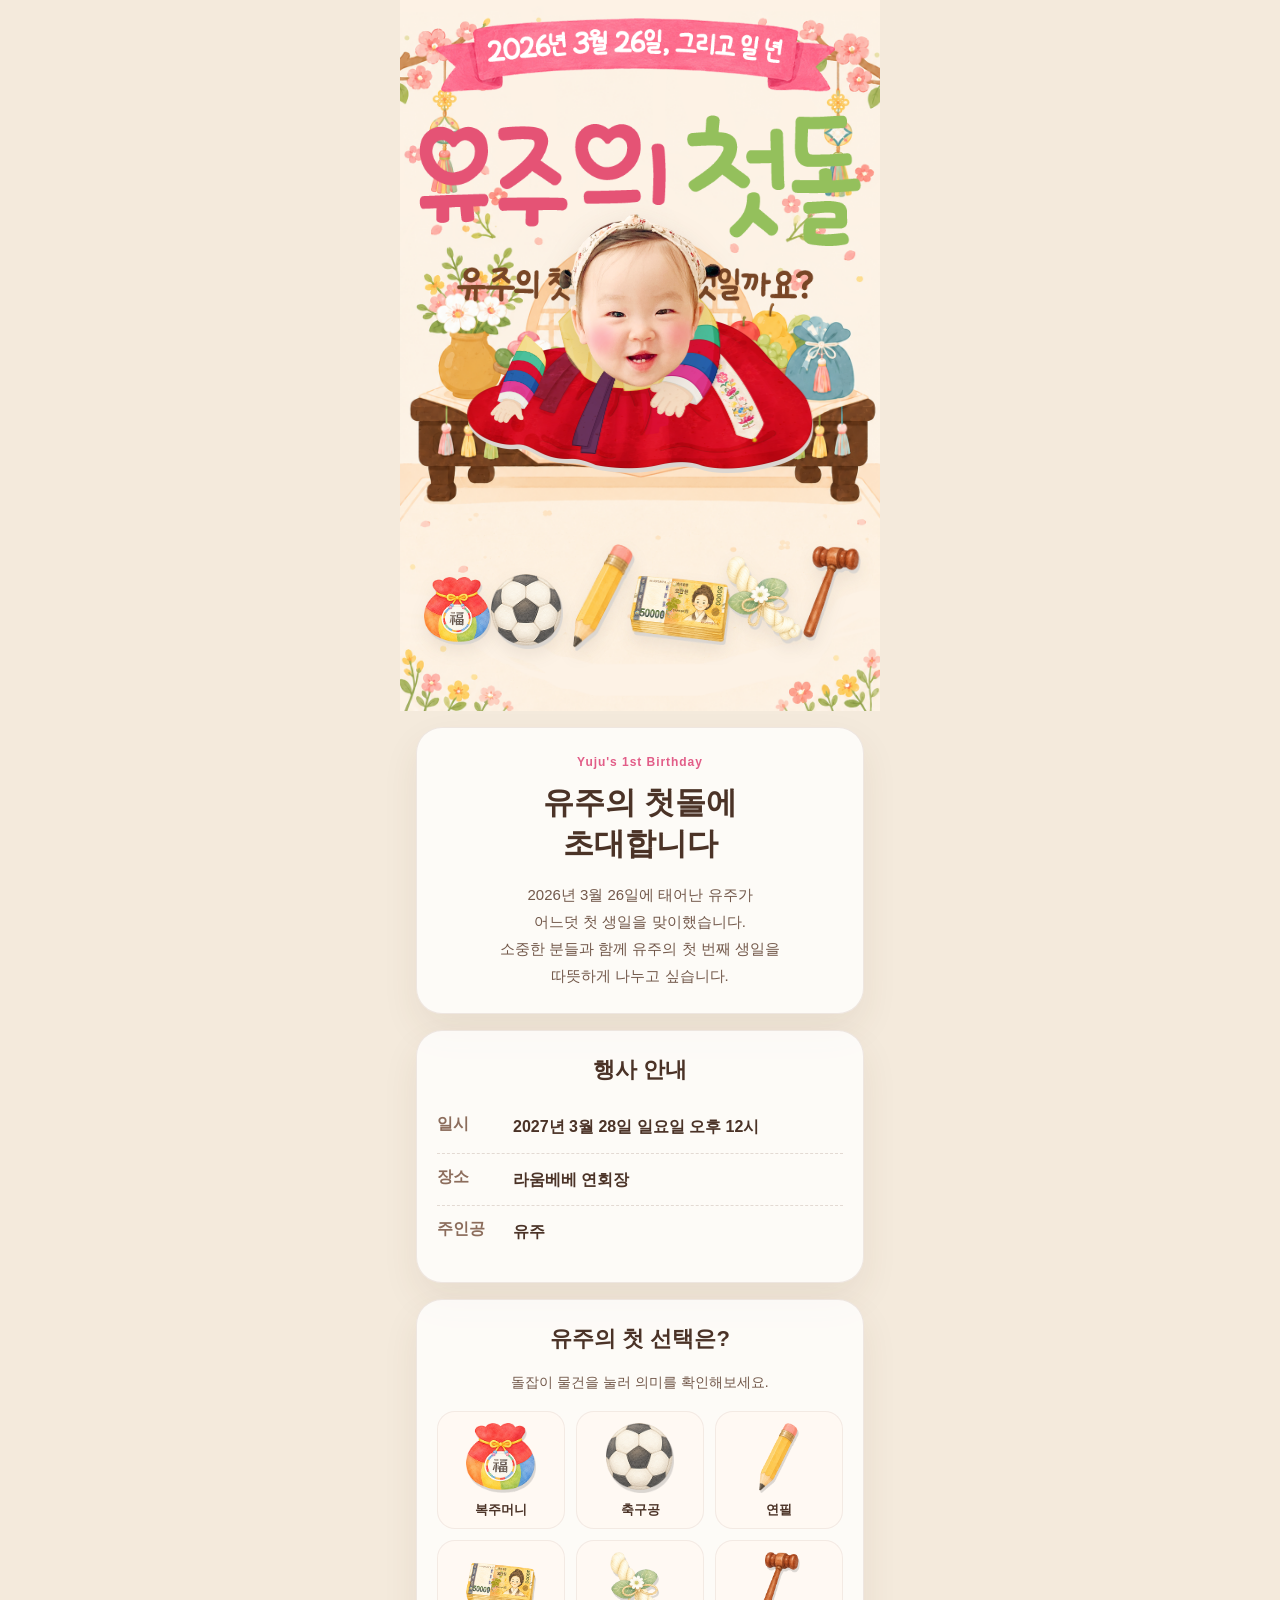
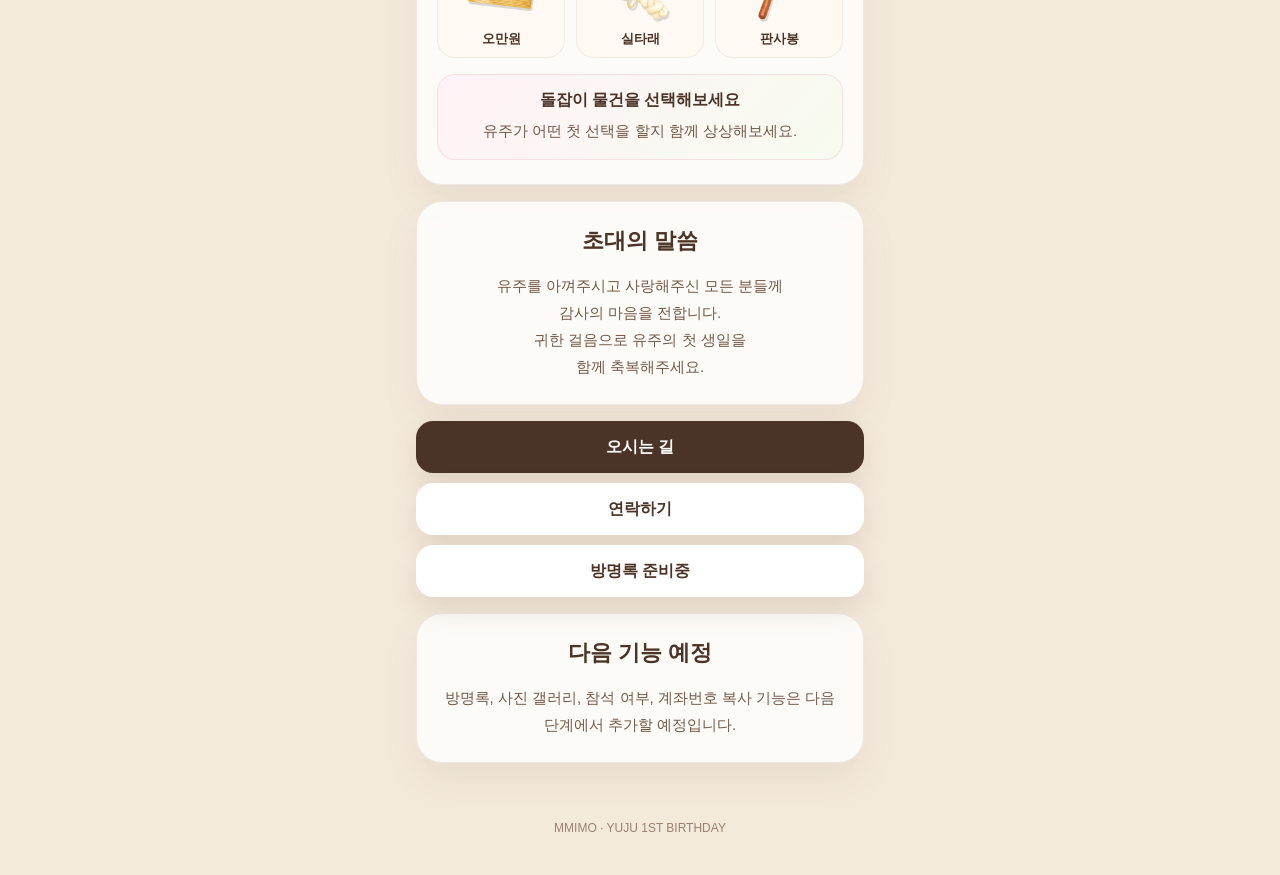
==== yuju/index.html @ bbf71c98 "Add Yuju invitation page" ====
﻿<!DOCTYPE html>
<html lang="ko">
<head>
  <meta charset="UTF-8" />
  <meta name="viewport" content="width=device-width, initial-scale=1.0" />

  <title>유주의 첫돌 초대장</title>

  <meta property="og:title" content="유주의 첫돌에 초대합니다" />
  <meta property="og:description" content="유주의 첫 선택은 무엇일까요? 소중한 자리에 초대합니다." />
  <meta property="og:type" content="website" />
  <meta property="og:url" content="https://www.mmimo.kr/yuju" />
  <meta property="og:image" content="https://www.mmimo.kr/yuju/assets/hero-bg.png" />

  <link rel="stylesheet" href="./styles.css" />
</head>

<body>
  <div class="page">
    <section class="hero">
      <div class="scene">
        <img class="bg" src="./assets/hero-bg.png" alt="유주 돌잔치 배경" />
        <img class="title-img" src="./assets/title.png" alt="유주의 첫돌" />

        <div class="baby">
          <img class="body-img" src="./assets/body.png" alt="한복 몸통" />
          <img class="face-img" src="./assets/face.png" alt="유주 얼굴" />
          <img class="sleeve-img" src="./assets/sleeve-left.png" alt="왼팔" />
        </div>

        <div class="props">
          <img class="prop prop-bag" src="./assets/prop-bag.png" alt="복주머니" />
          <img class="prop prop-ball" src="./assets/prop-ball.png" alt="축구공" />
          <img class="prop prop-pencil" src="./assets/prop-pencil.png" alt="연필" />
          <img class="prop prop-money" src="./assets/prop-money.png" alt="오만원" />
          <img class="prop prop-thread" src="./assets/prop-thread.png" alt="실타래" />
          <img class="prop prop-gavel" src="./assets/prop-gavel.png" alt="판사봉" />
        </div>
      </div>
    </section>

    <main class="content">
      <section class="card intro">
        <p class="eyebrow">Yuju's 1st Birthday</p>
        <h1>유주의 첫돌에<br />초대합니다</h1>
        <p>
          2026년 3월 26일에 태어난 유주가<br />
          어느덧 첫 생일을 맞이했습니다.<br />
          소중한 분들과 함께 유주의 첫 번째 생일을<br />
          따뜻하게 나누고 싶습니다.
        </p>
      </section>

      <section class="card">
        <h2>행사 안내</h2>

        <div class="info-row">
          <span>일시</span>
          <strong>2027년 3월 28일 일요일 오후 12시</strong>
        </div>

        <div class="info-row">
          <span>장소</span>
          <strong>라움베베 연회장</strong>
        </div>

        <div class="info-row">
          <span>주인공</span>
          <strong>유주</strong>
        </div>
      </section>

      <section class="card">
        <h2>유주의 첫 선택은?</h2>
        <p class="small">
          돌잡이 물건을 눌러 의미를 확인해보세요.
        </p>

        <div class="choice-grid">
          <button data-title="복주머니" data-desc="복과 행운, 평안한 삶을 의미해요.">
            <img src="./assets/prop-bag.png" alt="복주머니" />
            <span>복주머니</span>
          </button>

          <button data-title="축구공" data-desc="건강한 에너지와 활발한 성장을 의미해요.">
            <img src="./assets/prop-ball.png" alt="축구공" />
            <span>축구공</span>
          </button>

          <button data-title="연필" data-desc="배움과 지혜, 학업운을 의미해요.">
            <img src="./assets/prop-pencil.png" alt="연필" />
            <span>연필</span>
          </button>

          <button data-title="오만원" data-desc="풍요와 재물운을 의미해요.">
            <img src="./assets/prop-money.png" alt="오만원" />
            <span>오만원</span>
          </button>

          <button data-title="실타래" data-desc="장수와 좋은 인연을 의미해요.">
            <img src="./assets/prop-thread.png" alt="실타래" />
            <span>실타래</span>
          </button>

          <button data-title="판사봉" data-desc="리더십과 결단력을 의미해요.">
            <img src="./assets/prop-gavel.png" alt="판사봉" />
            <span>판사봉</span>
          </button>
        </div>

        <div class="result" id="resultBox">
          <strong id="resultTitle">돌잡이 물건을 선택해보세요</strong>
          <p id="resultDesc">유주가 어떤 첫 선택을 할지 함께 상상해보세요.</p>
        </div>
      </section>

      <section class="card">
        <h2>초대의 말씀</h2>
        <p>
          유주를 아껴주시고 사랑해주신 모든 분들께<br />
          감사의 마음을 전합니다.<br />
          귀한 걸음으로 유주의 첫 생일을<br />
          함께 축복해주세요.
        </p>
      </section>

      <section class="buttons">
        <a href="https://map.naver.com" target="_blank">오시는 길</a>
        <a href="tel:01000000000">연락하기</a>
        <a href="#guestbook">방명록 준비중</a>
      </section>

      <section class="card" id="guestbook">
        <h2>다음 기능 예정</h2>
        <p>
          방명록, 사진 갤러리, 참석 여부, 계좌번호 복사 기능은
          다음 단계에서 추가할 예정입니다.
        </p>
      </section>
    </main>

    <footer>
      MMIMO · YUJU 1ST BIRTHDAY
    </footer>
  </div>

  <script src="./script.js"></script>
</body>
</html>
---- yuju/styles.css ----
﻿* {
  box-sizing: border-box;
}

body {
  margin: 0;
  background: #f7efe4;
  color: #4b3327;
  font-family: "Malgun Gothic", "Apple SD Gothic Neo", sans-serif;
}

img {
  display: block;
  max-width: 100%;
}

.page {
  min-height: 100vh;
}

.hero {
  padding: 0;
}

.scene {
  position: relative;
  width: 100%;
  max-width: 430px;
  margin: 0 auto;
  overflow: hidden;
  background: #f7efe4;
}

.bg {
  width: 100%;
}

.title-img {
  position: absolute;
  top: 18px;
  left: 50%;
  width: 92%;
  transform: translateX(-50%);
  z-index: 5;
  animation: titleFloat 3.2s ease-in-out infinite;
}

.baby {
  position: absolute;
  left: 50%;
  top: 40%;
  width: 72%;
  transform: translateX(-50%);
  z-index: 10;
}

.body-img {
  width: 100%;
  position: relative;
  z-index: 2;
}

.face-img {
  position: absolute;
  top: -37%;
  left: 50%;
  width: 47%;
  transform: translateX(-50%);
  z-index: 5;
  filter: drop-shadow(0 8px 14px rgba(80, 45, 30, 0.12));
  animation: faceBob 2.4s ease-in-out infinite;
}

.sleeve-img {
  position: absolute;
  left: 6%;
  top: 27%;
  width: 17%;
  z-index: 4;
  transform: rotate(-4deg);
  animation: sleeveMove 1.6s ease-in-out infinite;
}

.props {
  position: absolute;
  left: 0;
  right: 0;
  bottom: 8%;
  height: 19%;
  z-index: 20;
}

.prop {
  position: absolute;
  object-fit: contain;
  filter: drop-shadow(0 7px 8px rgba(70, 50, 30, 0.08));
  animation: propPop 0.7s ease both;
}

.prop-bag {
  left: 5%;
  bottom: 7%;
  width: 14%;
}

.prop-ball {
  left: 19%;
  bottom: 4%;
  width: 15%;
  animation-delay: 0.08s;
}

.prop-pencil {
  left: 36%;
  bottom: 2%;
  width: 13%;
  animation-delay: 0.16s;
}

.prop-money {
  left: 48%;
  bottom: 7%;
  width: 21%;
  animation-delay: 0.24s;
}

.prop-thread {
  left: 68%;
  bottom: 7%;
  width: 16%;
  animation-delay: 0.32s;
}

.prop-gavel {
  right: 4%;
  bottom: 10%;
  width: 12%;
  animation-delay: 0.4s;
}

.content {
  max-width: 430px;
  margin: 0 auto;
  padding: 16px 16px 42px;
}

.card {
  margin-bottom: 16px;
  padding: 24px 20px;
  border-radius: 26px;
  background: rgba(255, 255, 255, 0.78);
  border: 1px solid rgba(128, 85, 60, 0.12);
  box-shadow: 0 16px 36px rgba(92, 59, 39, 0.08);
  text-align: center;
}

.eyebrow {
  margin: 0 0 10px;
  color: #e25d88;
  font-size: 12px;
  font-weight: 800;
  letter-spacing: 0.08em;
}

h1 {
  margin: 0 0 16px;
  font-size: 31px;
  line-height: 1.32;
}

h2 {
  margin: 0 0 16px;
  font-size: 22px;
}

p {
  margin: 0;
  color: #73594b;
  line-height: 1.8;
  font-size: 15px;
}

.small {
  font-size: 14px;
  margin-bottom: 16px;
}

.info-row {
  display: grid;
  grid-template-columns: 64px 1fr;
  gap: 12px;
  padding: 13px 0;
  border-bottom: 1px dashed rgba(120, 85, 65, 0.2);
  text-align: left;
}

.info-row:last-child {
  border-bottom: 0;
}

.info-row span {
  color: #8c6d5c;
  font-weight: 700;
}

.info-row strong {
  color: #4b3327;
  font-weight: 700;
  line-height: 1.6;
}

.choice-grid {
  display: grid;
  grid-template-columns: repeat(3, 1fr);
  gap: 11px;
}

.choice-grid button {
  border: 0;
  border-radius: 18px;
  background: #fff9f3;
  padding: 12px 8px 10px;
  cursor: pointer;
  box-shadow: inset 0 0 0 1px rgba(120, 85, 65, 0.09);
  transition: 0.18s ease;
}

.choice-grid button:hover,
.choice-grid button.active {
  transform: translateY(-3px);
  background: #ffffff;
  box-shadow:
    inset 0 0 0 1px rgba(226, 93, 136, 0.25),
    0 10px 18px rgba(226, 93, 136, 0.10);
}

.choice-grid img {
  width: 70px;
  height: 70px;
  object-fit: contain;
  margin: 0 auto 8px;
}

.choice-grid span {
  display: block;
  color: #4b3327;
  font-size: 13px;
  font-weight: 700;
}

.result {
  margin-top: 16px;
  padding: 15px;
  border-radius: 18px;
  background: linear-gradient(135deg, #fff3f7, #f7fbef);
  border: 1px solid rgba(226, 93, 136, 0.16);
}

.result strong {
  display: block;
  margin-bottom: 6px;
  font-size: 16px;
}

.buttons {
  display: grid;
  gap: 10px;
  margin-bottom: 16px;
}

.buttons a {
  display: flex;
  align-items: center;
  justify-content: center;
  height: 52px;
  border-radius: 17px;
  background: #4b3327;
  color: white;
  text-decoration: none;
  font-weight: 800;
  box-shadow: 0 12px 28px rgba(80, 50, 35, 0.12);
}

.buttons a:nth-child(2),
.buttons a:nth-child(3) {
  background: #fff;
  color: #4b3327;
}

footer {
  max-width: 430px;
  margin: 0 auto;
  padding: 0 16px 40px;
  text-align: center;
  color: #9b8171;
  font-size: 12px;
}

@keyframes faceBob {
  0%, 100% {
    transform: translateX(-50%) translateY(0);
  }
  50% {
    transform: translateX(-50%) translateY(-7px);
  }
}

@keyframes sleeveMove {
  0%, 100% {
    transform: rotate(-4deg) translateY(0);
  }
  50% {
    transform: rotate(2deg) translateY(3px);
  }
}

@keyframes titleFloat {
  0%, 100% {
    transform: translateX(-50%) translateY(0);
  }
  50% {
    transform: translateX(-50%) translateY(-5px);
  }
}

@keyframes propPop {
  from {
    opacity: 0;
    transform: translateY(12px) scale(0.94);
  }
  to {
    opacity: 1;
    transform: translateY(0) scale(1);
  }
}

@media (min-width: 768px) {
  body {
    background: #f4eadc;
  }

  .scene,
  .content,
  footer {
    max-width: 480px;
  }
}
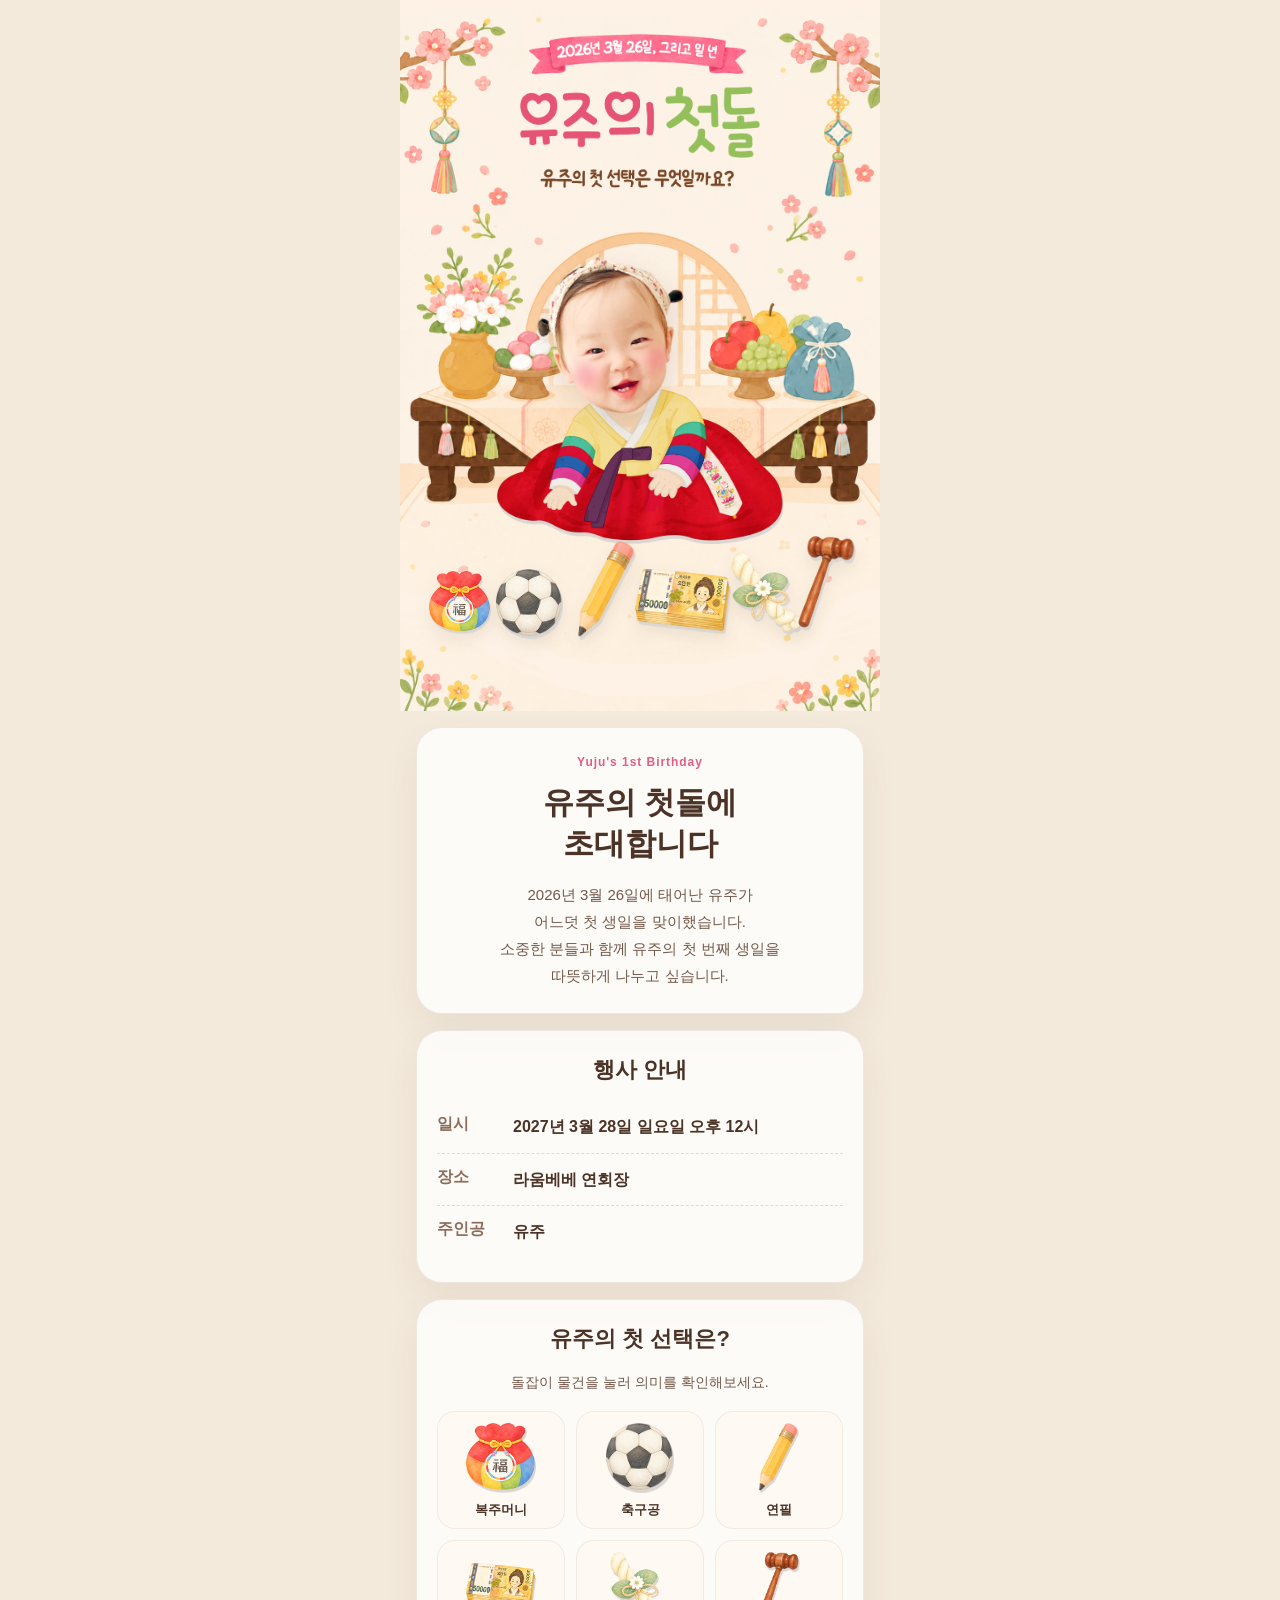
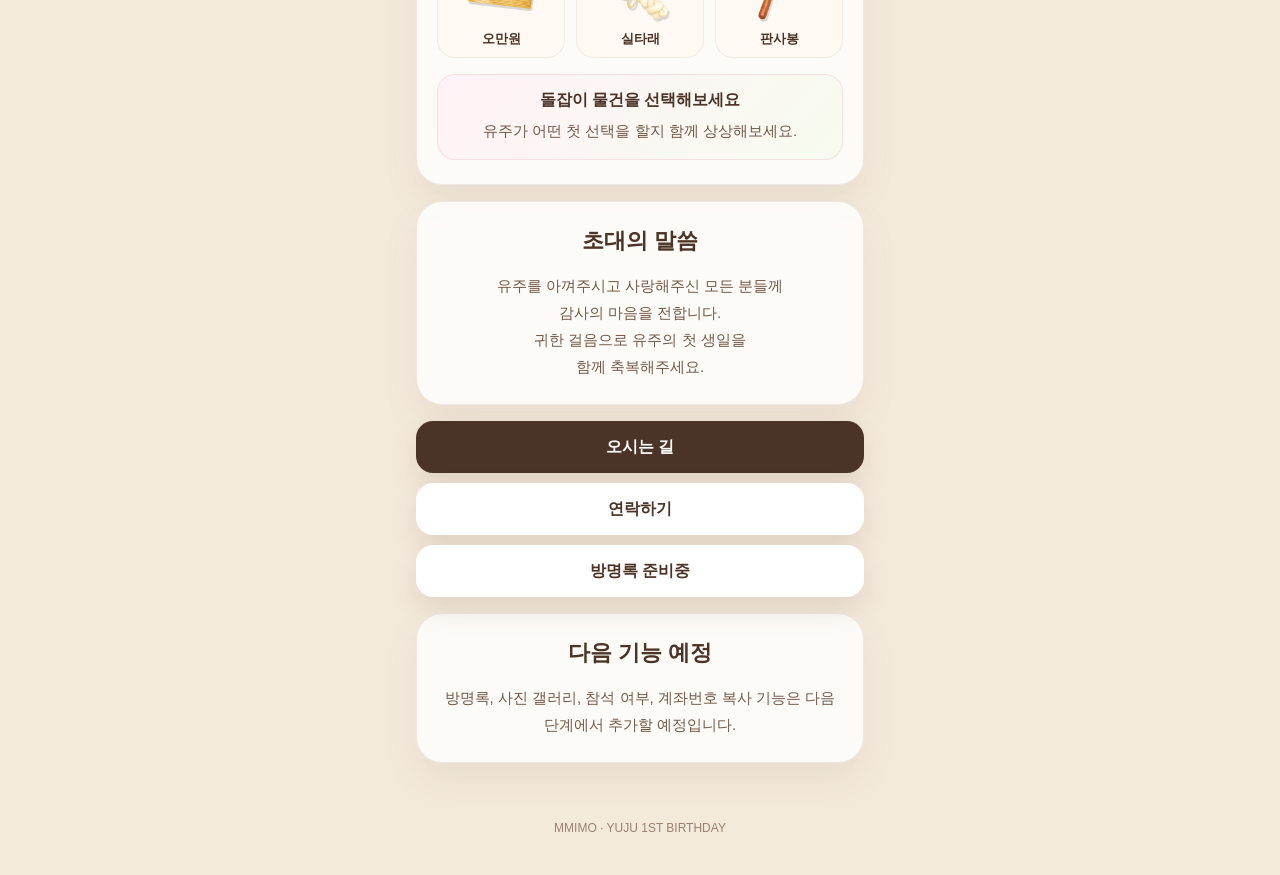
==== commit 2adb2c85: "Add Yuju celebration body after drag drop" ====
--- a/yuju/index.html
+++ b/yuju/index.html
@@ -12,29 +12,32 @@
   <meta property="og:url" content="https://www.mmimo.kr/yuju" />
   <meta property="og:image" content="https://www.mmimo.kr/yuju/assets/hero-bg.png" />
 
-  <link rel="stylesheet" href="./styles.css" />
+  <link rel="stylesheet" href="/yuju/styles.css" />
 </head>
 
 <body>
   <div class="page">
     <section class="hero">
       <div class="scene">
-        <img class="bg" src="./assets/hero-bg.png" alt="유주 돌잔치 배경" />
-        <img class="title-img" src="./assets/title.png" alt="유주의 첫돌" />
+        <img class="bg" src="/yuju/assets/hero-bg.png" alt="유주 돌잔치 배경" />
+        <img class="title-img" src="/yuju/assets/title.png" alt="유주의 첫돌" />
 
         <div class="baby">
-          <img class="body-img" src="./assets/body.png" alt="한복 몸통" />
-          <img class="face-img" src="./assets/face.png" alt="유주 얼굴" />
-          <img class="sleeve-img" src="./assets/sleeve-left.png" alt="왼팔" />
+          <img class="body-img" src="/yuju/assets/body.png" alt="한복 몸통" />
+          <img class="body2-img celebration-part" src="/yuju/assets/hanbok2-body.png" alt="환호 한복 몸통" />
+          <img class="cheer-arm cheer-arm-left celebration-part" src="/yuju/assets/hanbok2-left-arm.png" alt="환호 왼팔" />
+          <img class="cheer-arm cheer-arm-right celebration-part" src="/yuju/assets/hanbok2-right-arm.png" alt="환호 오른팔" />
+          <img class="face-img" src="/yuju/assets/face.png" alt="유주 얼굴" />
+          <img class="sleeve-img" src="/yuju/assets/sleeve-left.png" alt="왼팔" />
         </div>
 
         <div class="props">
-          <img class="prop prop-bag" src="./assets/prop-bag.png" alt="복주머니" />
-          <img class="prop prop-ball" src="./assets/prop-ball.png" alt="축구공" />
-          <img class="prop prop-pencil" src="./assets/prop-pencil.png" alt="연필" />
-          <img class="prop prop-money" src="./assets/prop-money.png" alt="오만원" />
-          <img class="prop prop-thread" src="./assets/prop-thread.png" alt="실타래" />
-          <img class="prop prop-gavel" src="./assets/prop-gavel.png" alt="판사봉" />
+          <img class="prop prop-bag" src="/yuju/assets/prop-bag.png" alt="복주머니" />
+          <img class="prop prop-ball" src="/yuju/assets/prop-ball.png" alt="축구공" />
+          <img class="prop prop-pencil" src="/yuju/assets/prop-pencil.png" alt="연필" />
+          <img class="prop prop-money" src="/yuju/assets/prop-money.png" alt="오만원" />
+          <img class="prop prop-thread" src="/yuju/assets/prop-thread.png" alt="실타래" />
+          <img class="prop prop-gavel" src="/yuju/assets/prop-gavel.png" alt="판사봉" />
         </div>
       </div>
     </section>
@@ -78,32 +81,32 @@
 
         <div class="choice-grid">
           <button data-title="복주머니" data-desc="복과 행운, 평안한 삶을 의미해요.">
-            <img src="./assets/prop-bag.png" alt="복주머니" />
+            <img src="/yuju/assets/prop-bag.png" alt="복주머니" />
             <span>복주머니</span>
           </button>
 
           <button data-title="축구공" data-desc="건강한 에너지와 활발한 성장을 의미해요.">
-            <img src="./assets/prop-ball.png" alt="축구공" />
+            <img src="/yuju/assets/prop-ball.png" alt="축구공" />
             <span>축구공</span>
           </button>
 
           <button data-title="연필" data-desc="배움과 지혜, 학업운을 의미해요.">
-            <img src="./assets/prop-pencil.png" alt="연필" />
+            <img src="/yuju/assets/prop-pencil.png" alt="연필" />
             <span>연필</span>
           </button>
 
           <button data-title="오만원" data-desc="풍요와 재물운을 의미해요.">
-            <img src="./assets/prop-money.png" alt="오만원" />
+            <img src="/yuju/assets/prop-money.png" alt="오만원" />
             <span>오만원</span>
           </button>
 
           <button data-title="실타래" data-desc="장수와 좋은 인연을 의미해요.">
-            <img src="./assets/prop-thread.png" alt="실타래" />
+            <img src="/yuju/assets/prop-thread.png" alt="실타래" />
             <span>실타래</span>
           </button>
 
           <button data-title="판사봉" data-desc="리더십과 결단력을 의미해요.">
-            <img src="./assets/prop-gavel.png" alt="판사봉" />
+            <img src="/yuju/assets/prop-gavel.png" alt="판사봉" />
             <span>판사봉</span>
           </button>
         </div>
@@ -144,6 +147,8 @@
     </footer>
   </div>
 
-  <script src="./script.js"></script>
+  <script src="/yuju/script.js"></script>
 </body>
 </html>
+
+
--- a/yuju/styles.css
+++ b/yuju/styles.css
@@ -35,58 +35,69 @@
   width: 100%;
 }
 
+/* 문구: 더 작게 */
 .title-img {
   position: absolute;
-  top: 18px;
+  top: 34px;
   left: 50%;
-  width: 92%;
+  width: 50%;
   transform: translateX(-50%);
   z-index: 5;
   animation: titleFloat 3.2s ease-in-out infinite;
 }
 
+/* 아기 전체 그룹: 아래쪽 유지 */
 .baby {
   position: absolute;
   left: 50%;
-  top: 40%;
-  width: 72%;
+  top: 56%;
+  width: 62%;
   transform: translateX(-50%);
   z-index: 10;
 }
 
+/* 몸통: 너무 작아졌던 것에서 조금 키움 */
 .body-img {
-  width: 100%;
+  width: 96%;
+  margin: 0 auto;
   position: relative;
+  top: -10px;
   z-index: 2;
 }
 
+/* 얼굴: 살짝 작게 + 위로 많이 이동 */
 .face-img {
   position: absolute;
-  top: -37%;
-  left: 50%;
-  width: 47%;
-  transform: translateX(-50%);
+  top: -92%;
+  left: 46%;
+  width: 50%;
+  transform: translateX(-50%) rotate(-10deg);
+  transform-origin: center bottom;
   z-index: 5;
   filter: drop-shadow(0 8px 14px rgba(80, 45, 30, 0.12));
-  animation: faceBob 2.4s ease-in-out infinite;
-}
-
+  animation: faceBob 1.2s ease-in-out infinite;
+}
+
+/* 왼팔: 조금 키우고 몸통에 붙게 */
 .sleeve-img {
   position: absolute;
-  left: 6%;
-  top: 27%;
-  width: 17%;
+  left: 14%;
+  top: 13%;
+  width: 20%;
   z-index: 4;
-  transform: rotate(-4deg);
-  animation: sleeveMove 1.6s ease-in-out infinite;
-}
-
+  transform-origin: 82% 10%;
+  transform: rotate(-8deg);
+  animation: sleeveHandWave_v2 0.85s ease-in-out infinite !important;
+  will-change: transform;
+}
+
+/* 물품들: 약간 위로 */
 .props {
   position: absolute;
   left: 0;
   right: 0;
-  bottom: 8%;
-  height: 19%;
+  bottom: 10%;
+  height: 18%;
   z-index: 20;
 }
 
@@ -97,43 +108,44 @@
   animation: propPop 0.7s ease both;
 }
 
+/* 물품들: 크기 전체적으로 축소 */
 .prop-bag {
-  left: 5%;
-  bottom: 7%;
+  left: 6%;
+  bottom: 4%;
+  width: 13%;
+}
+
+.prop-ball {
+  left: 20%;
+  bottom: 1%;
   width: 14%;
-}
-
-.prop-ball {
-  left: 19%;
+  animation-delay: 0.08s;
+}
+
+.prop-pencil {
+  left: 37%;
+  bottom: 0%;
+  width: 12%;
+  animation-delay: 0.16s;
+}
+
+.prop-money {
+  left: 49%;
+  bottom: 4%;
+  width: 20%;
+  animation-delay: 0.24s;
+}
+
+.prop-thread {
+  left: 69%;
   bottom: 4%;
   width: 15%;
-  animation-delay: 0.08s;
-}
-
-.prop-pencil {
-  left: 36%;
-  bottom: 2%;
-  width: 13%;
-  animation-delay: 0.16s;
-}
-
-.prop-money {
-  left: 48%;
+  animation-delay: 0.32s;
+}
+
+.prop-gavel {
+  right: 5%;
   bottom: 7%;
-  width: 21%;
-  animation-delay: 0.24s;
-}
-
-.prop-thread {
-  left: 68%;
-  bottom: 7%;
-  width: 16%;
-  animation-delay: 0.32s;
-}
-
-.prop-gavel {
-  right: 4%;
-  bottom: 10%;
   width: 12%;
   animation-delay: 0.4s;
 }
@@ -297,18 +309,32 @@
 }
 
 @keyframes faceBob {
-  0%, 100% {
-    transform: translateX(-50%) translateY(0);
-  }
+  0% {
+    transform: translateX(-50%) rotate(-10deg);
+  }
+  50% {
+    transform: translateX(-50%) rotate(10deg);
+  }
+  100% {
+    transform: translateX(-50%) rotate(-10deg);
+  }
+}
   50% {
     transform: translateX(-50%) translateY(-7px);
   }
 }
 
 @keyframes sleeveMove {
-  0%, 100% {
-    transform: rotate(-4deg) translateY(0);
-  }
+  0% {
+    transform: rotate(-8deg);
+  }
+  50% {
+    transform: rotate(8deg);
+  }
+  100% {
+    transform: rotate(-8deg);
+  }
+}
   50% {
     transform: rotate(2deg) translateY(3px);
   }
@@ -345,3 +371,148 @@
     max-width: 480px;
   }
 }
+
+
+
+
+
+
+
+
+
+/* 왼팔 손끝 좌우 까딱 애니메이션 - 강제 적용 버전 */
+@keyframes sleeveHandWave_v2 {
+  0% {
+    transform: rotate(-14deg);
+  }
+  50% {
+    transform: rotate(14deg);
+  }
+  100% {
+    transform: rotate(-14deg);
+  }
+}
+
+
+
+
+/* 드래그 기능용 추가 스타일 */
+.prop {
+  cursor: grab;
+  user-select: none;
+  -webkit-user-drag: none;
+  touch-action: none;
+}
+
+.prop.dragging {
+  cursor: grabbing;
+  animation: none !important;
+  transition: none !important;
+  z-index: 100 !important;
+}
+
+.prop.snap-animate {
+  transition: left 0.22s ease, top 0.22s ease;
+}
+
+.prop.dropped {
+  z-index: 80 !important;
+}
+/* === Yuju celebration drag-drop v1 === */
+
+/* 드래그 가능한 물품 */
+.prop {
+  cursor: grab;
+  user-select: none;
+  -webkit-user-drag: none;
+  touch-action: none;
+}
+
+.prop.dragging {
+  cursor: grabbing;
+  animation: none !important;
+  transition: none !important;
+  z-index: 120 !important;
+}
+
+.prop.returning {
+  transition: left 0.25s ease, top 0.25s ease;
+  z-index: 100 !important;
+}
+
+/* 새 한복 몸통: 기존 몸통과 같은 자리 근처에 겹쳐놓음 */
+.body2-img {
+  position: absolute;
+  top: -10px;
+  left: 50%;
+  width: 96%;
+  transform: translateX(-50%);
+  z-index: 2;
+  opacity: 0;
+  pointer-events: none;
+}
+
+/* 환호 팔 공통 */
+.cheer-arm {
+  position: absolute;
+  opacity: 0;
+  pointer-events: none;
+  will-change: transform;
+  z-index: 4;
+}
+
+/* 임시 위치값: 추후 보정 가능 */
+.cheer-arm-left {
+  left: 2%;
+  top: -28%;
+  width: 32%;
+  transform-origin: 82% 78%;
+  transform: rotate(-18deg);
+}
+
+.cheer-arm-right {
+  right: 2%;
+  top: -28%;
+  width: 32%;
+  transform-origin: 18% 78%;
+  transform: rotate(18deg);
+}
+
+/* 드래그 성공 후 환호 상태 */
+.baby.celebrating .body-img,
+.baby.celebrating .sleeve-img {
+  opacity: 0;
+}
+
+.baby.celebrating .body2-img,
+.baby.celebrating .cheer-arm {
+  opacity: 1;
+}
+
+.baby.celebrating .cheer-arm-left {
+  animation: cheerLeftWave 0.55s ease-in-out infinite;
+}
+
+.baby.celebrating .cheer-arm-right {
+  animation: cheerRightWave 0.55s ease-in-out infinite;
+}
+
+@keyframes cheerLeftWave {
+  0%, 100% {
+    transform: rotate(-26deg);
+  }
+  50% {
+    transform: rotate(-8deg);
+  }
+}
+
+@keyframes cheerRightWave {
+  0%, 100% {
+    transform: rotate(26deg);
+  }
+  50% {
+    transform: rotate(8deg);
+  }
+}
+
+/* === end Yuju celebration drag-drop v1 === */
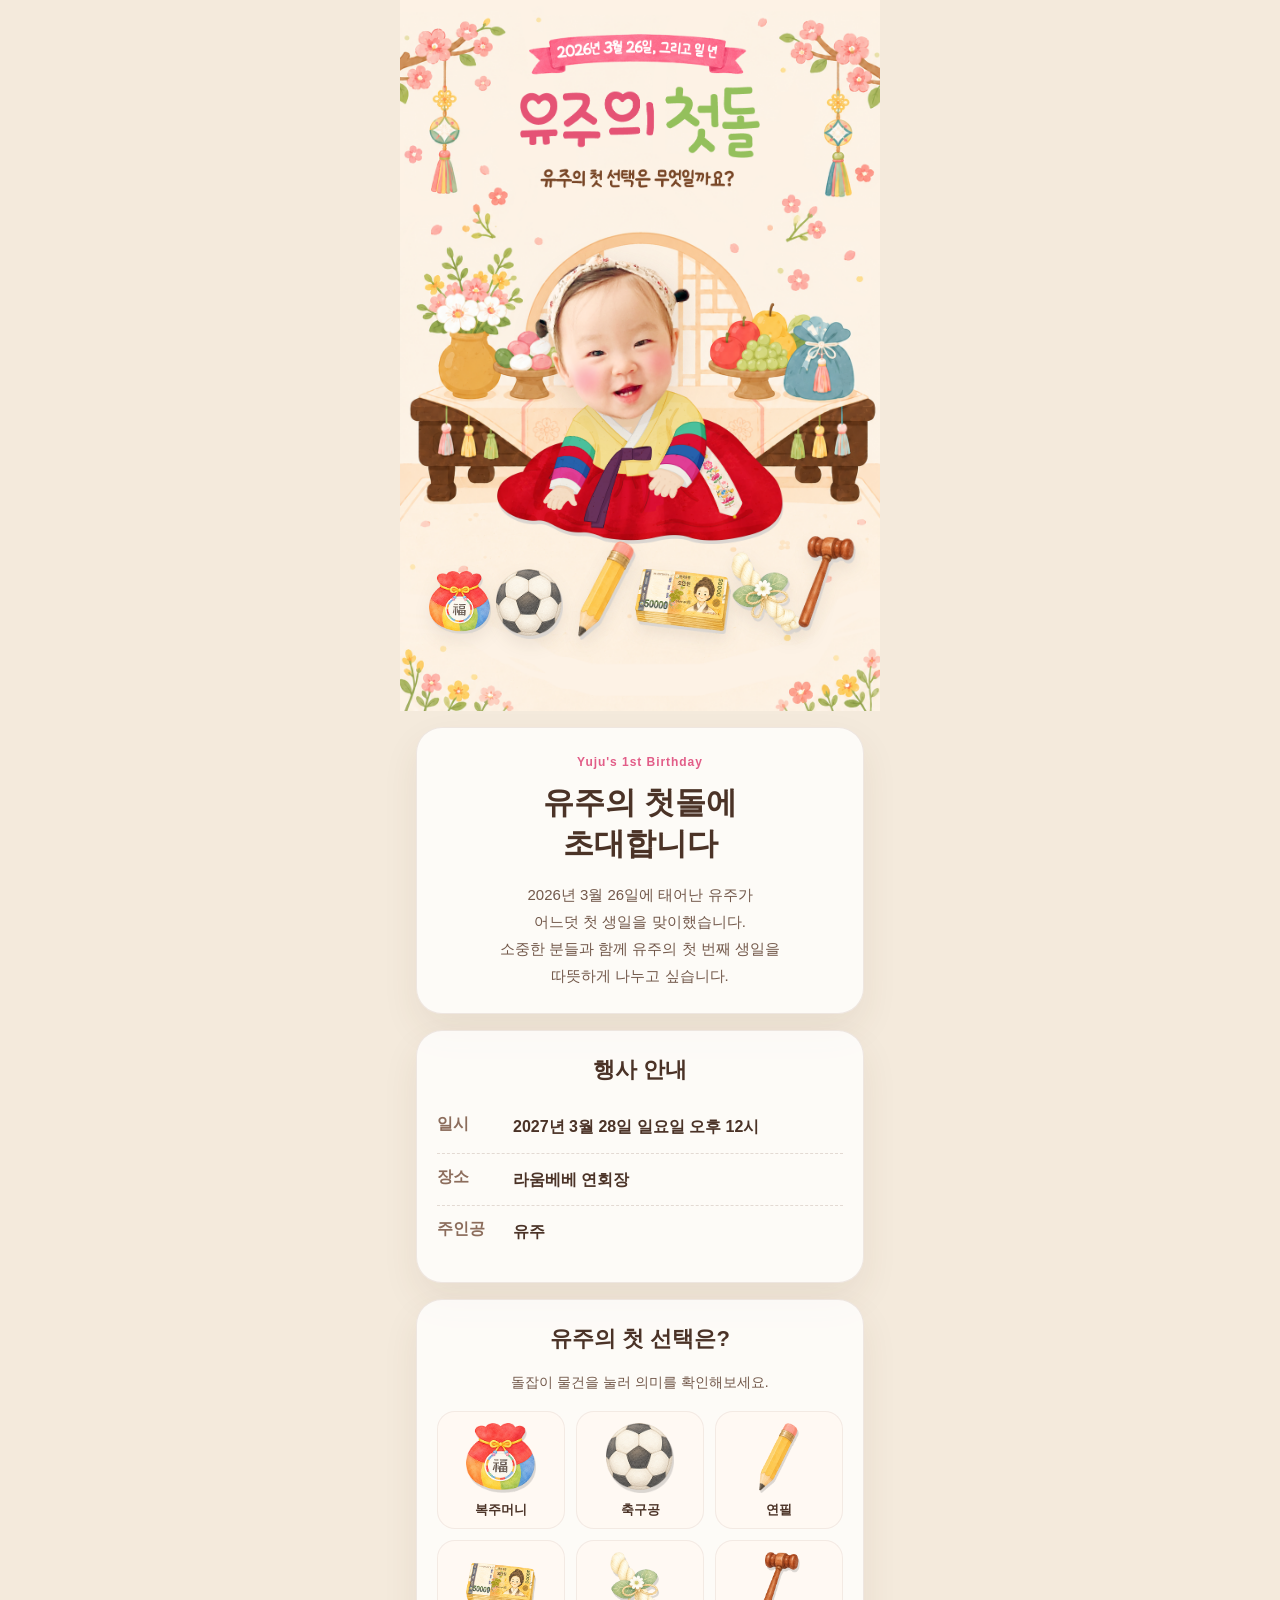
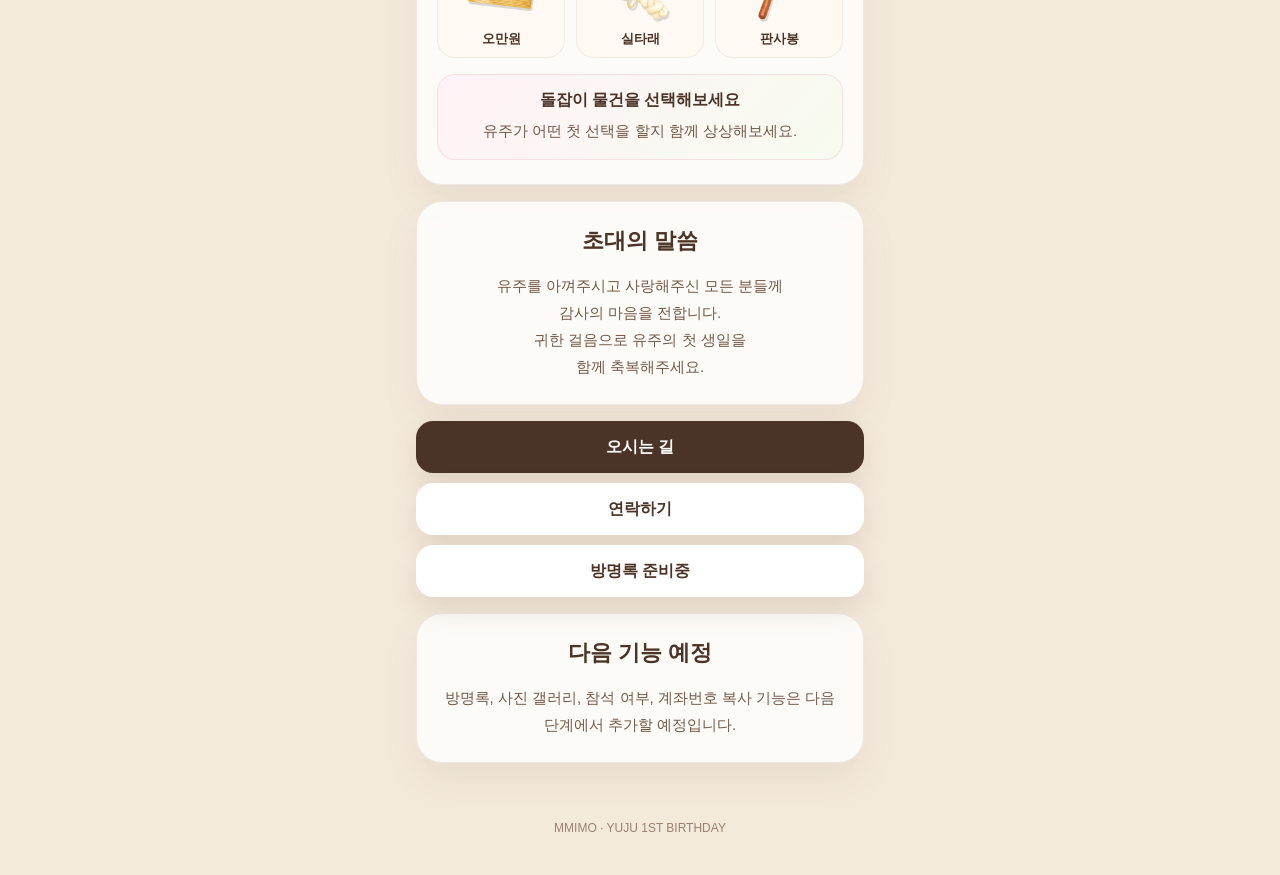
==== commit 91993a7f: "Hold selected prop in right hand and soften face motion after drop" ====
--- a/yuju/index.html
+++ b/yuju/index.html
@@ -27,6 +27,7 @@
           <img class="body2-img celebration-part" src="/yuju/assets/hanbok2-body.png" alt="환호 한복 몸통" />
           <img class="cheer-arm cheer-arm-left celebration-part" src="/yuju/assets/hanbok2-left-arm.png" alt="환호 왼팔" />
           <img class="cheer-arm cheer-arm-right celebration-part" src="/yuju/assets/hanbok2-right-arm.png" alt="환호 오른팔" />
+          <img class="held-prop celebration-part" src="" alt="선택한 물품" />
           <img class="face-img" src="/yuju/assets/face.png" alt="유주 얼굴" />
           <img class="sleeve-img" src="/yuju/assets/sleeve-left.png" alt="왼팔" />
         </div>
@@ -152,3 +153,4 @@
 </html>
 
 
+
--- a/yuju/styles.css
+++ b/yuju/styles.css
@@ -68,9 +68,9 @@
 /* 얼굴: 살짝 작게 + 위로 많이 이동 */
 .face-img {
   position: absolute;
-  top: -92%;
-  left: 46%;
-  width: 50%;
+  top: -94%;
+  left: 47%;
+  width: 53%;
   transform: translateX(-50%) rotate(-10deg);
   transform-origin: center bottom;
   z-index: 5;
@@ -418,7 +418,45 @@
 .prop.dropped {
   z-index: 80 !important;
 }
-/* === Yuju celebration drag-drop v1 === */
+/* === Yuju celebration drag-drop v8 === */
+
+/*
+  ================================
+  환호 자세 조정용 파라미터
+  ================================
+
+  팔 간격 줄이기:
+  --cheer-left-x / --cheer-right-x 값을 키우면 팔이 가운데로 모임
+  예) 30% 넓음 → 38% 중간 → 44% 좁음 → 48% 더 좁음
+
+  팔을 위/아래로:
+  --cheer-arm-top 값이 작아질수록 위로 올라감
+  예) -20% → -24% 위로, -16% 아래로
+
+  팔 크기:
+  --cheer-arm-width 값을 키우면 팔이 커짐
+
+  움직임 크기:
+  --cheer-open-angle 값을 키우면 더 크게 흔들림
+
+  움직임 속도:
+  --cheer-speed 값이 작아질수록 빠름
+*/
+
+.baby {
+  --body2-top: -8%;
+  --body2-left: 46%;
+  --body2-width: 86%;
+
+  --cheer-left-x: 28%;
+  --cheer-right-x: 32%;
+  --cheer-arm-top: -8%;
+  --cheer-arm-width: 35%;
+
+  --cheer-open-angle: 10deg;
+  --cheer-close-angle: 2deg;
+  --cheer-speed: 0.45s;
+}
 
 /* 드래그 가능한 물품 */
 .prop {
@@ -440,12 +478,12 @@
   z-index: 100 !important;
 }
 
-/* 새 한복 몸통: 기존 몸통과 같은 자리 근처에 겹쳐놓음 */
+/* 새 한복 몸통 */
 .body2-img {
   position: absolute;
-  top: -10px;
-  left: 50%;
-  width: 96%;
+  top: var(--body2-top);
+  left: var(--body2-left);
+  width: var(--body2-width);
   transform: translateX(-50%);
   z-index: 2;
   opacity: 0;
@@ -461,21 +499,22 @@
   z-index: 4;
 }
 
-/* 임시 위치값: 추후 보정 가능 */
+/* 왼팔 */
 .cheer-arm-left {
-  left: 2%;
-  top: -28%;
-  width: 32%;
-  transform-origin: 82% 78%;
-  transform: rotate(-18deg);
-}
-
+  left: var(--cheer-left-x);
+  top: var(--cheer-arm-top);
+  width: var(--cheer-arm-width);
+  transform-origin: 14% 76%;
+  transform: scaleX(-1) rotate(calc(-1 * var(--cheer-open-angle)));
+}
+
+/* 오른팔 */
 .cheer-arm-right {
-  right: 2%;
-  top: -28%;
-  width: 32%;
-  transform-origin: 18% 78%;
-  transform: rotate(18deg);
+  right: var(--cheer-right-x);
+  top: var(--cheer-arm-top);
+  width: var(--cheer-arm-width);
+  transform-origin: 86% 76%;
+  transform: scaleX(-1) rotate(var(--cheer-open-angle));
 }
 
 /* 드래그 성공 후 환호 상태 */
@@ -490,29 +529,83 @@
 }
 
 .baby.celebrating .cheer-arm-left {
-  animation: cheerLeftWave 0.55s ease-in-out infinite;
+  animation: cheerLeftWave var(--cheer-speed) ease-in-out infinite;
 }
 
 .baby.celebrating .cheer-arm-right {
-  animation: cheerRightWave 0.55s ease-in-out infinite;
+  animation: cheerRightWave var(--cheer-speed) ease-in-out infinite;
 }
 
 @keyframes cheerLeftWave {
   0%, 100% {
-    transform: rotate(-26deg);
-  }
-  50% {
-    transform: rotate(-8deg);
+    transform: scaleX(-1) rotate(calc(-1 * var(--cheer-open-angle)));
+  }
+  50% {
+    transform: scaleX(-1) rotate(calc(-1 * var(--cheer-close-angle)));
   }
 }
 
 @keyframes cheerRightWave {
   0%, 100% {
-    transform: rotate(26deg);
-  }
-  50% {
-    transform: rotate(8deg);
+    transform: scaleX(-1) rotate(var(--cheer-open-angle));
+  }
+  50% {
+    transform: scaleX(-1) rotate(var(--cheer-close-angle));
   }
 }
 
 /* === end Yuju celebration drag-drop v1 === */
+/* === Held prop after drop === */
+
+/* 선택된 원본 물품은 상단 줄에서 숨김 */
+.prop.is-held-source {
+  opacity: 0 !important;
+  pointer-events: none !important;
+}
+
+/* 오른손에 들고 있는 물품 */
+.held-prop {
+  position: absolute;
+  right: 6%;
+  top: 8%;
+  width: 17%;
+  opacity: 0;
+  pointer-events: none;
+  z-index: 5;
+  transform-origin: 25% 80%;
+  will-change: transform;
+}
+
+/* 환호 상태 + 손에 물품이 있을 때만 보이기 */
+.baby.celebrating.has-held-prop .held-prop {
+  opacity: 1;
+  animation: heldPropWave var(--cheer-speed) ease-in-out infinite;
+}
+
+@keyframes heldPropWave {
+  0%, 100% {
+    transform: rotate(10deg) translateX(0px) translateY(0px);
+  }
+  50% {
+    transform: rotate(2deg) translateX(-2px) translateY(2px);
+  }
+}
+
+/* === end Held prop after drop === */
+
+/* === Reduce face motion after drop === */
+/* 드래그 후에는 고개를 완전히 멈추지 않고 약하게만 움직이기 */
+.baby.celebrating .face-img {
+  animation: faceBobCelebrate 2s ease-in-out infinite !important;
+  transform: translateX(-50%) rotate(-3deg) !important;
+}
+
+@keyframes faceBobCelebrate {
+  0%, 100% {
+    transform: translateX(-50%) rotate(-3deg);
+  }
+  50% {
+    transform: translateX(-50%) rotate(3deg);
+  }
+}
+/* === end Reduce face motion after drop === */
